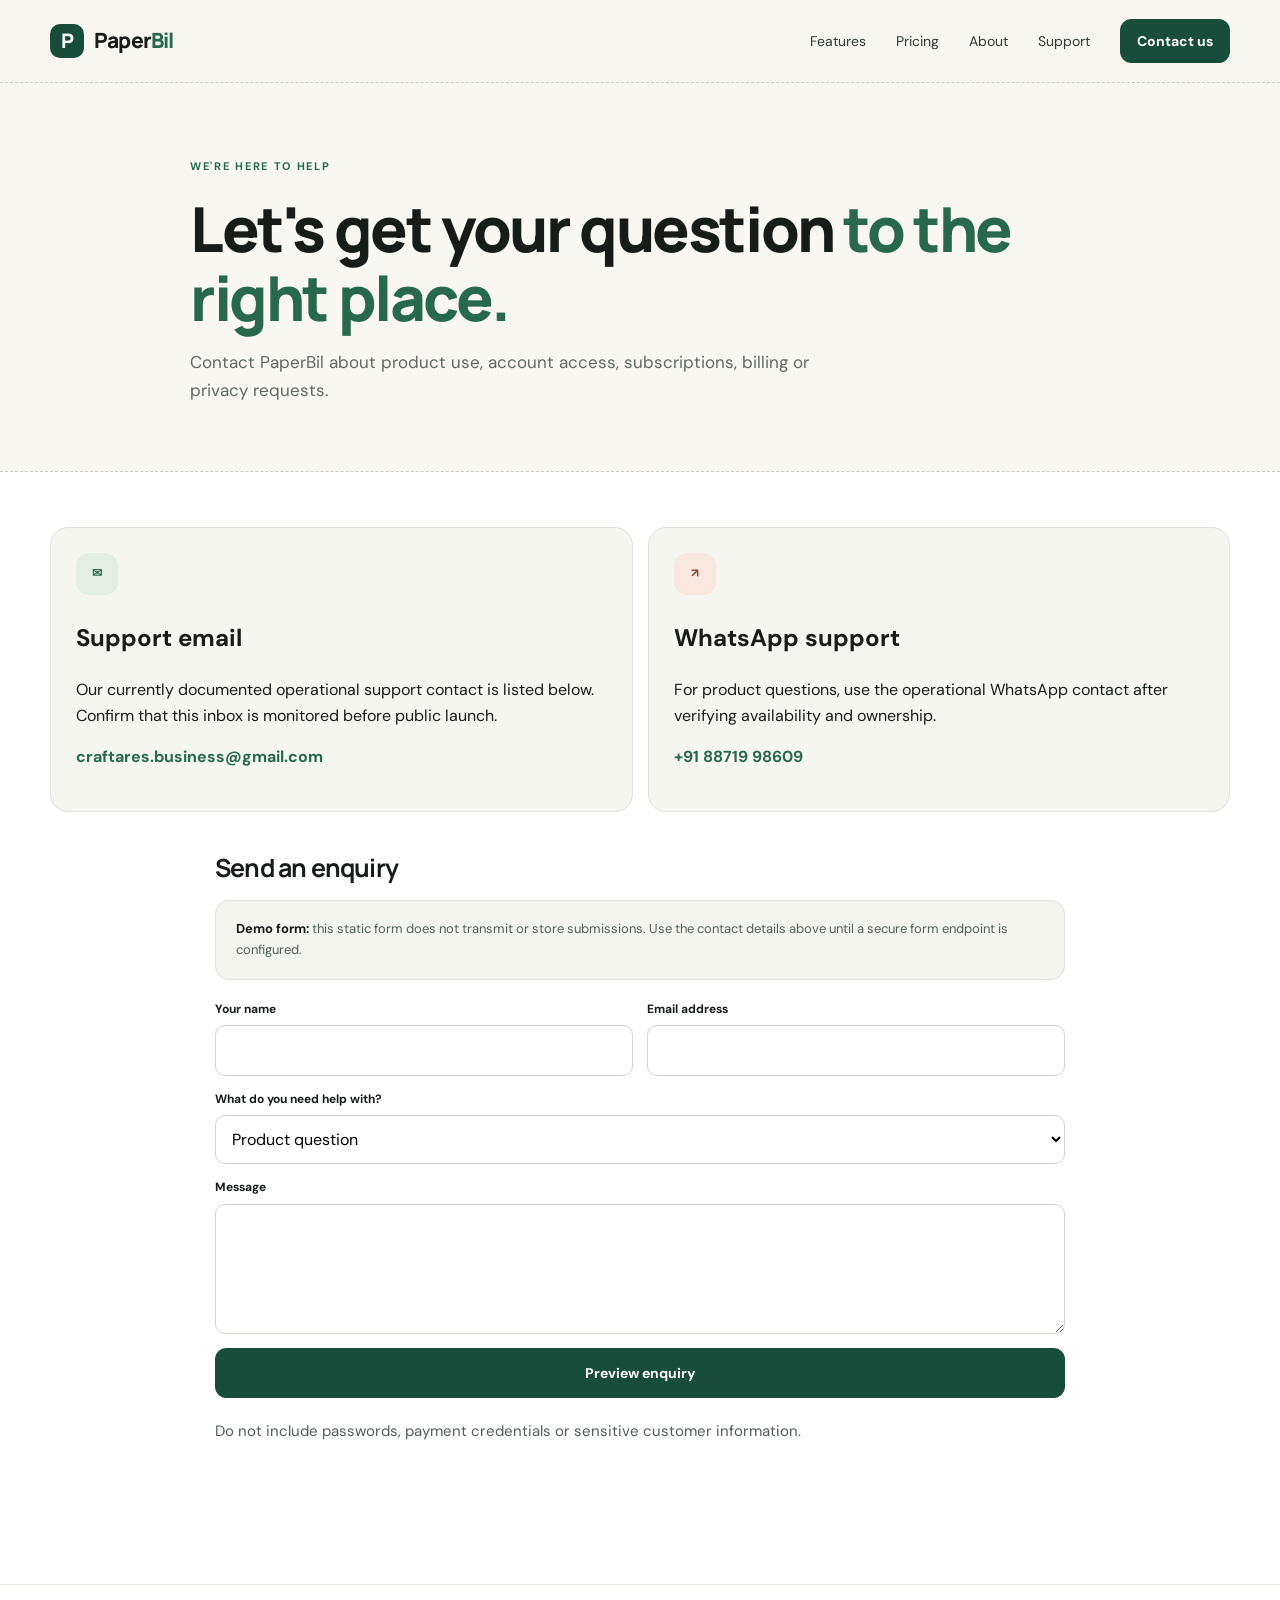
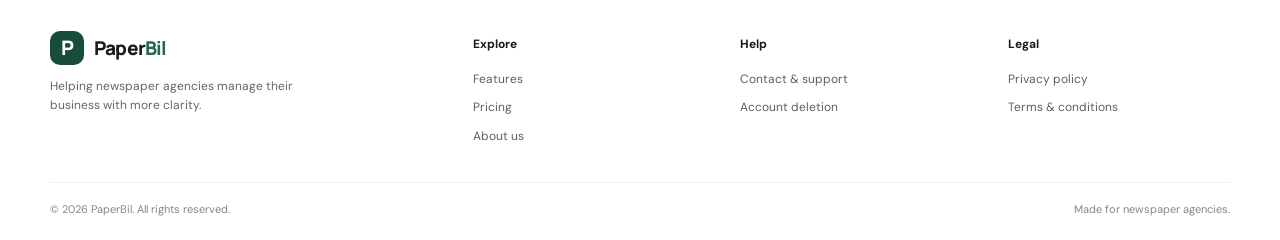
==== support.html @ 49c41fd4 "Add PaperBil public website" ====
<!doctype html>
<html lang="en"><head><meta charset="utf-8"><meta name="viewport" content="width=device-width, initial-scale=1"><meta name="theme-color" content="#f8f7f2"><meta name="description" content="Contact PaperBil for product questions, account support, plans and privacy requests."><title>Contact & Support | PaperBil</title><link rel="stylesheet" href="styles.css"></head>
<body><a class="skip-link" href="#main">Skip to content</a>
<header class="site-header"><div class="container header-inner">
<a class="brand" href="index.html" aria-label="PaperBil home"><span class="brand-mark" aria-hidden="true">P</span><span>Paper<span class="brand-accent">Bil</span></span></a>
<button class="menu-toggle" aria-expanded="false" aria-controls="site-nav">Menu</button>
<nav id="site-nav" class="site-nav" aria-label="Main navigation"><a href="features.html">Features</a><a href="pricing.html">Pricing</a><a href="about.html">About</a><a href="support.html" aria-current="page">Support</a><a class="button button-small" href="support.html">Contact us</a></nav>
</div></header><main id="main"><section class="page-hero"><div class="container"><p class="eyebrow">WE'RE HERE TO HELP</p><h1>Let's get your question <em>to the right place.</em></h1><p>Contact PaperBil about product use, account access, subscriptions, billing or privacy requests.</p></div></section>
<section class="content-section"><div class="container"><div class="simple-grid">
<div class="contact-card"><span class="feature-icon icon-green"><span aria-hidden="true">✉</span></span><h2>Support email</h2><p>Our currently documented operational support contact is listed below. Confirm that this inbox is monitored before public launch.</p><p><a href="mailto:craftares.business@gmail.com">craftares.business@gmail.com</a></p></div>
<div class="contact-card"><span class="feature-icon icon-peach"><span aria-hidden="true">↗</span></span><h2>WhatsApp support</h2><p>For product questions, use the operational WhatsApp contact after verifying availability and ownership.</p><p><a href="https://wa.me/918871998609">+91 88719 98609</a></p></div>
</div><div class="content-wrap" style="margin-top:35px"><h2>Send an enquiry</h2><div class="content-note"><strong>Demo form:</strong> this static form does not transmit or store submissions. Use the contact details above until a secure form endpoint is configured.</div>
<form data-contact-form class="form-grid" style="margin-top:20px"><div class="field"><label for="name">Your name</label><input id="name" name="name" autocomplete="name" required></div><div class="field"><label for="email">Email address</label><input id="email" name="email" type="email" autocomplete="email" required></div><div class="field full"><label for="topic">What do you need help with?</label><select id="topic" name="topic"><option>Product question</option><option>Account access</option><option>Plans and billing</option><option>Privacy or data request</option><option>Other</option></select></div><div class="field full"><label for="message">Message</label><textarea id="message" name="message" required></textarea></div><div class="field full"><button class="button" type="submit">Preview enquiry</button><p class="form-help">Do not include passwords, payment credentials or sensitive customer information.</p><p class="form-message" data-form-message aria-live="polite"></p></div></form></div></div></section></main><footer class="site-footer"><div class="container footer-main">
<div class="footer-brand-col"><a class="brand brand-footer" href="index.html"><span class="brand-mark" aria-hidden="true">P</span><span>Paper<span class="brand-accent">Bil</span></span></a><p>Helping newspaper agencies manage their business with more clarity.</p></div>
<div class="footer-col"><h2>Explore</h2><a href="features.html">Features</a><a href="pricing.html">Pricing</a><a href="about.html">About us</a></div>
<div class="footer-col"><h2>Help</h2><a href="support.html">Contact & support</a><a href="delete-account.html">Account deletion</a></div>
<div class="footer-col"><h2>Legal</h2><a href="privacy.html">Privacy policy</a><a href="terms.html">Terms & conditions</a></div>
</div><div class="container footer-bottom"><span>© <span data-year>2026</span> PaperBil. All rights reserved.</span><span>Made for newspaper agencies.</span></div></footer><script src="script.js" defer></script></body></html>
---- styles.css ----
@import url('https://fonts.googleapis.com/css2?family=DM+Sans:wght@400;500;600;700&family=Manrope:wght@400;500;600;700;800&display=swap');
:root{--paper:#f8f7f2;--white:#fff;--ink:#171c19;--muted:#5f6962;--green:#174d3a;--green2:#28694e;--mint:#e8eee6;--line:#dfe3db;--blue:#e8f0eb;--shadow:0 18px 55px rgba(25,45,34,.08);--radius:22px;--max:1180px}
*{box-sizing:border-box}html{scroll-behavior:smooth}body{margin:0;background:var(--paper);color:var(--ink);font-family:"DM Sans",Arial,sans-serif;line-height:1.6;-webkit-font-smoothing:antialiased}a{color:inherit;text-decoration:none}img{max-width:100%;display:block}button,input,textarea,select{font:inherit}.container{width:min(var(--max),calc(100% - 48px));margin-inline:auto}.skip-link{position:absolute;top:-50px;left:12px;background:var(--green);color:#fff;padding:10px 14px;z-index:99}.skip-link:focus{top:12px}.site-header{position:relative;z-index:5;background:rgba(248,247,242,.94);border-bottom:1px dashed #cbd2c9}.header-inner{min-height:82px;display:flex;align-items:center;justify-content:space-between;gap:24px}.brand{display:inline-flex;align-items:center;gap:10px;font-family:Manrope,sans-serif;font-weight:800;font-size:21px;letter-spacing:-.8px}.brand-mark{display:grid;place-items:center;width:34px;height:34px;background:var(--green);color:#fff;border-radius:10px;font-size:20px;line-height:1}.brand-accent{color:var(--green2)}.site-nav{display:flex;align-items:center;gap:30px;font-size:14px;color:#313b34}.site-nav a:not(.button):hover,.footer-col a:hover{color:var(--green2)}.menu-toggle{display:none;background:transparent;border:1px solid var(--line);padding:8px 12px;border-radius:10px}.button{display:inline-flex;align-items:center;justify-content:center;gap:10px;background:var(--green);color:#fff;padding:13px 20px;border:1px solid var(--green);border-radius:11px;font-weight:700;font-size:14px;transition:transform .18s ease,background .18s ease}.button:hover{background:#103d2d;transform:translateY(-1px)}.button-small{padding:10px 16px}.button-light{background:#fff;color:var(--green);border-color:#d7e0d7}.button-light:hover{background:#f2f6f0}.button-quiet{background:transparent;color:var(--ink);border-color:var(--line)}.button-quiet:hover{background:#fff}.eyebrow{display:flex;align-items:center;gap:9px;text-transform:uppercase;letter-spacing:1.7px;font-size:11px;font-weight:700;color:var(--green2);margin:0 0 18px}.eyebrow-dot{width:7px;height:7px;border-radius:50%;background:#4e946d;box-shadow:0 0 0 4px #e2ede3}.hero{padding:76px 0 62px;overflow:hidden;position:relative}.hero:before,.hero:after{content:"";position:absolute;pointer-events:none;width:100px;height:260px;top:135px;opacity:.5;background:repeating-linear-gradient(45deg,transparent 0 8px,#d8ded5 8px 9px)}.hero:before{left:-75px}.hero:after{right:-75px}.hero-grid{display:grid;grid-template-columns:1fr .94fr;align-items:center;gap:58px}.hero-copy{position:relative;z-index:1}.hero h1,.page-hero h1{font-family:Manrope,sans-serif;font-weight:800;font-size:clamp(42px,5.3vw,70px);letter-spacing:-4.2px;line-height:1.05;margin:0 0 23px;max-width:690px}.hero h1 em,.page-hero h1 em{font-style:normal;color:var(--green2)}.hero-lede{font-size:18px;color:var(--muted);max-width:570px;margin:0 0 27px;line-height:1.7}.hero-actions{display:flex;gap:12px;flex-wrap:wrap}.hero-note{font-size:12px;color:#788178;margin-top:18px}.hero-art{position:relative;min-height:450px;display:grid;place-items:center}.art-orbit{position:absolute;border:1px dashed #b9c8ba;border-radius:50%;width:400px;height:400px;transform:rotate(-17deg)}.art-orbit:before{content:"";position:absolute;inset:24px;border:1px solid #e2e7df;border-radius:50%}.paper-stack{position:relative;z-index:1;width:min(100%,410px);transform:rotate(-4deg);filter:drop-shadow(0 24px 28px rgba(23,49,34,.12))}.paper-top{background:#fff;border:1px solid #d8ded7;border-radius:7px;padding:20px 23px 24px;box-shadow:8px 8px 0 #e6e9e1,16px 16px 0 #d9dfd6;min-height:280px}.paper-label{display:flex;align-items:center;justify-content:space-between;border-bottom:2px solid var(--ink);padding-bottom:12px;font-family:Manrope,sans-serif;font-size:10px;letter-spacing:1.4px;font-weight:800}.paper-label span:last-child{font-weight:500;letter-spacing:0}.paper-big{font-family:Manrope,sans-serif;font-size:35px;letter-spacing:-1.8px;font-weight:800;line-height:1.02;margin:22px 0 10px}.paper-sub{font-size:12px;color:#687269;max-width:230px}.paper-graphic{margin-top:22px;height:58px;display:flex;align-items:flex-end;gap:8px;border-bottom:1px solid #cfd7ce;padding-bottom:5px}.paper-graphic span{display:block;background:#dfe9df;border:1px solid #c4d5c5;border-radius:3px 3px 0 0;flex:1}.paper-graphic span:nth-child(1){height:28px}.paper-graphic span:nth-child(2){height:43px}.paper-graphic span:nth-child(3){height:34px}.paper-graphic span:nth-child(4){height:52px;background:#b8d1be}.paper-graphic span:nth-child(5){height:23px}.paper-caption{font-size:9px;text-transform:uppercase;letter-spacing:1.6px;margin-top:10px;color:#737c73}.doodle{position:absolute;color:var(--green);z-index:2}.doodle-newspaper{left:0;top:56px;transform:rotate(-13deg)}.doodle-route{right:0;bottom:68px;transform:rotate(8deg)}.doodle svg{width:54px;height:54px;stroke:currentColor;fill:none;stroke-width:1.6;stroke-linecap:round;stroke-linejoin:round}.trust-strip{border-top:1px dashed #cbd2c9;border-bottom:1px dashed #cbd2c9;padding:17px 0;background:#f2f3ec}.trust-items{display:flex;justify-content:center;align-items:center;gap:23px;flex-wrap:wrap;font-size:12px;font-weight:600;color:#536157}.trust-items b{color:#a8b1a8;font-weight:400}.section{padding:88px 0}.section-light{background:#fff}.section-heading{max-width:690px;margin-bottom:38px}.section-heading.center{text-align:center;margin-inline:auto}.section-heading h2,.split-copy h2,.cta-panel h2,.page-hero h1{font-family:Manrope,sans-serif;font-weight:800;letter-spacing:-2.4px;line-height:1.12;font-size:clamp(32px,4vw,49px);margin:0 0 17px}.section-heading h2 span,.split-copy h2 span{color:var(--green2)}.section-heading>p:last-child,.split-copy>p:not(.eyebrow){color:var(--muted);font-size:16px;max-width:630px;margin:0}.feature-grid{display:grid;grid-template-columns:repeat(3,1fr);gap:14px}.feature-card{padding:26px;border:1px solid #e5e9e2;border-radius:17px;background:#fff;min-height:255px;transition:transform .2s ease,box-shadow .2s ease}.feature-card:hover{transform:translateY(-3px);box-shadow:var(--shadow)}.feature-icon{display:grid;place-items:center;width:42px;height:42px;border-radius:13px;font-size:12px;font-weight:800;margin-bottom:24px}.icon-peach{background:#f8e8df;color:#8e4c2c}.icon-green{background:#e4efe4;color:#276747}.icon-blue{background:#e6edf5;color:#3c6287}.icon-yellow{background:#f4eed9;color:#78621b}.icon-lilac{background:#ece8f4;color:#66518a}.icon-mint{background:#e0f0eb;color:#286c5b}.feature-card h3{font-family:Manrope,sans-serif;font-size:18px;letter-spacing:-.4px;margin:0 0 9px}.feature-card p{font-size:13px;color:var(--muted);margin:0 0 20px}.feature-card a,.text-link{font-size:13px;font-weight:700;color:var(--green2)}.feature-card a span,.text-link span{display:inline-block;transition:transform .2s}.feature-card a:hover span,.text-link:hover span{transform:translateX(4px)}.split-section{display:grid;grid-template-columns:.9fr 1fr;align-items:center;gap:70px}.split-copy h2{font-size:clamp(34px,4vw,48px)}.split-copy .text-link{display:inline-block;margin-top:23px}.routine-card{border:1px solid #dfe6dc;background:#eef2ea;border-radius:var(--radius);padding:27px}.routine-header{display:flex;justify-content:space-between;align-items:center;font-size:10px;font-weight:800;letter-spacing:1.5px;color:#5d6e60;padding-bottom:20px;border-bottom:1px solid #d4ded3}.routine-header span:last-child{font-size:21px;color:var(--green)}.routine-step{display:grid;grid-template-columns:38px 1fr;gap:14px;padding:20px 0;border-bottom:1px solid #d4ded3}.routine-step:last-of-type{border-bottom:0}.routine-time{display:grid;place-items:center;width:35px;height:35px;border:1px solid #b7cbb8;border-radius:11px;color:var(--green);font-weight:800;font-size:12px}.routine-step strong{font-size:14px}.routine-step p{font-size:12px;color:#667167;margin:4px 0 0}.routine-footnote{font-size:10px;color:#7a847a;margin:14px 0 0}.cta-section{padding-top:0}.cta-panel{background:var(--green);border-radius:25px;padding:46px 50px;display:flex;align-items:center;justify-content:space-between;gap:35px;color:#fff;position:relative;overflow:hidden}.cta-panel:after{content:"";position:absolute;right:20%;top:-130px;width:300px;height:300px;border:1px dashed rgba(255,255,255,.25);border-radius:50%;pointer-events:none}.cta-panel .eyebrow{color:#c5dfc9}.cta-panel h2{font-size:clamp(30px,3.4vw,43px);max-width:650px;margin-bottom:12px}.cta-panel p:not(.eyebrow){color:#dce9dd;max-width:620px;margin:0}.cta-actions{display:flex;flex-direction:column;align-items:flex-start;gap:12px;min-width:175px;z-index:1}.cta-support-link{font-size:12px;color:#dce9dd}.site-footer{background:#fff;border-top:1px solid #e5e9e2}.footer-main{display:grid;grid-template-columns:1.7fr 1fr 1fr 1fr;gap:45px;padding:46px 0 36px}.brand-footer{font-size:19px}.footer-brand-col p{max-width:260px;font-size:12px;color:var(--muted)}.footer-col{display:flex;flex-direction:column;gap:9px;font-size:12px;color:#59635b}.footer-col h2{font-size:12px;color:var(--ink);margin:4px 0 7px}.footer-bottom{border-top:1px solid #edf0eb;padding:18px 0 22px;display:flex;justify-content:space-between;gap:20px;color:#818a81;font-size:11px}.page-hero{padding:75px 0 50px;background:var(--paper);border-bottom:1px dashed #cbd2c9}.page-hero .container{max-width:900px}.page-hero h1{font-size:clamp(40px,5vw,62px);max-width:850px}.page-hero p:not(.eyebrow){font-size:17px;color:var(--muted);max-width:680px}.content-section{padding:55px 0 90px;background:#fff}.content-wrap{max-width:850px;margin-inline:auto}.content-wrap h2{font-family:Manrope,sans-serif;font-size:25px;letter-spacing:-.8px;margin:36px 0 12px}.content-wrap h3{font-size:17px;margin:25px 0 8px}.content-wrap p,.content-wrap li{color:#535e55;font-size:15px}.content-wrap ul{padding-left:22px}.content-note{background:#f4f5ef;border:1px solid var(--line);border-radius:14px;padding:18px 20px;color:#526057;font-size:13px}.content-note strong{color:var(--ink)}.simple-grid{display:grid;grid-template-columns:repeat(2,1fr);gap:15px}.simple-card{border:1px solid var(--line);border-radius:17px;padding:23px;background:#fff}.simple-card h2,.simple-card h3{margin-top:0}.simple-card p{font-size:14px;color:var(--muted)}.plan-grid{display:grid;grid-template-columns:repeat(3,1fr);gap:16px}.plan-card{border:1px solid var(--line);background:#fff;border-radius:18px;padding:25px}.plan-card h2{font-size:20px;margin:0 0 8px}.plan-card p{font-size:13px;color:var(--muted)}.plan-card ul{padding-left:18px;font-size:13px;color:#566057}.plan-card .plan-status{font-size:10px;text-transform:uppercase;letter-spacing:1.2px;color:var(--green2);font-weight:800}.plan-card.featured{border:2px solid var(--green);box-shadow:var(--shadow)}.contact-card{background:#f5f6f0;border:1px solid var(--line);border-radius:18px;padding:25px}.contact-card a{color:var(--green2);font-weight:700}.form-grid{display:grid;grid-template-columns:1fr 1fr;gap:14px}.field{display:flex;flex-direction:column;gap:6px}.field.full{grid-column:1/-1}.field label{font-size:12px;font-weight:700}.field input,.field textarea,.field select{border:1px solid #cfd7ce;border-radius:10px;padding:12px;background:#fff;min-width:0}.field textarea{min-height:130px;resize:vertical}.form-help{font-size:12px;color:var(--muted)}.form-message{font-size:13px;color:var(--green);font-weight:600}.site-footer a:focus-visible,.site-nav a:focus-visible,.button:focus-visible{outline:3px solid #9bbda3;outline-offset:3px}
@media(max-width:900px){.hero-grid{grid-template-columns:1fr;gap:25px}.hero-copy{max-width:740px}.hero-art{min-height:370px}.paper-stack{max-width:370px}.art-orbit{width:340px;height:340px}.hero{padding-top:60px}.feature-grid{grid-template-columns:repeat(2,1fr)}.split-section{gap:35px}.footer-main{grid-template-columns:1.5fr 1fr 1fr;gap:30px}.footer-brand-col{grid-column:1/-1}.cta-panel{padding:36px}.plan-grid{grid-template-columns:1fr 1fr}}
@media(max-width:650px){.container{width:min(var(--max),calc(100% - 32px))}.header-inner{min-height:70px}.menu-toggle{display:block}.site-nav{display:none;position:absolute;top:69px;left:0;right:0;background:var(--paper);padding:18px 24px 22px;border-bottom:1px solid var(--line);flex-direction:column;align-items:stretch;gap:15px}.site-nav.open{display:flex}.site-nav .button{align-self:flex-start}.hero{padding:48px 0 38px}.hero h1{font-size:clamp(39px,11vw,55px);letter-spacing:-2.8px}.hero-lede{font-size:16px}.hero-art{min-height:325px}.paper-stack{max-width:310px}.paper-top{padding:17px;min-height:250px}.paper-big{font-size:30px}.art-orbit{width:280px;height:280px}.doodle-newspaper{left:-3px;top:25px}.doodle-route{right:-5px;bottom:36px}.doodle svg{width:40px;height:40px}.trust-items{gap:8px 12px;font-size:10px}.trust-items b{display:none}.section{padding:62px 0}.section-heading h2,.split-copy h2{letter-spacing:-1.7px}.feature-grid{grid-template-columns:1fr}.feature-card{min-height:auto;padding:23px}.feature-icon{margin-bottom:17px}.split-section{grid-template-columns:1fr;gap:28px}.routine-card{padding:20px}.cta-panel{padding:28px 23px;display:block}.cta-actions{margin-top:23px}.cta-panel:after{right:-140px}.footer-main{grid-template-columns:1fr 1fr;gap:28px 18px;padding:35px 0}.footer-brand-col{grid-column:1/-1}.footer-bottom{flex-direction:column;gap:5px}.page-hero{padding:54px 0 38px}.page-hero h1{font-size:clamp(38px,10vw,51px);letter-spacing:-2.7px}.page-hero p:not(.eyebrow){font-size:15px}.content-section{padding:36px 0 60px}.content-wrap h2{font-size:22px}.simple-grid,.plan-grid{grid-template-columns:1fr}.form-grid{grid-template-columns:1fr}.field.full{grid-column:auto}}
@media(prefers-reduced-motion:reduce){html{scroll-behavior:auto}*,*:before,*:after{transition:none!important}}
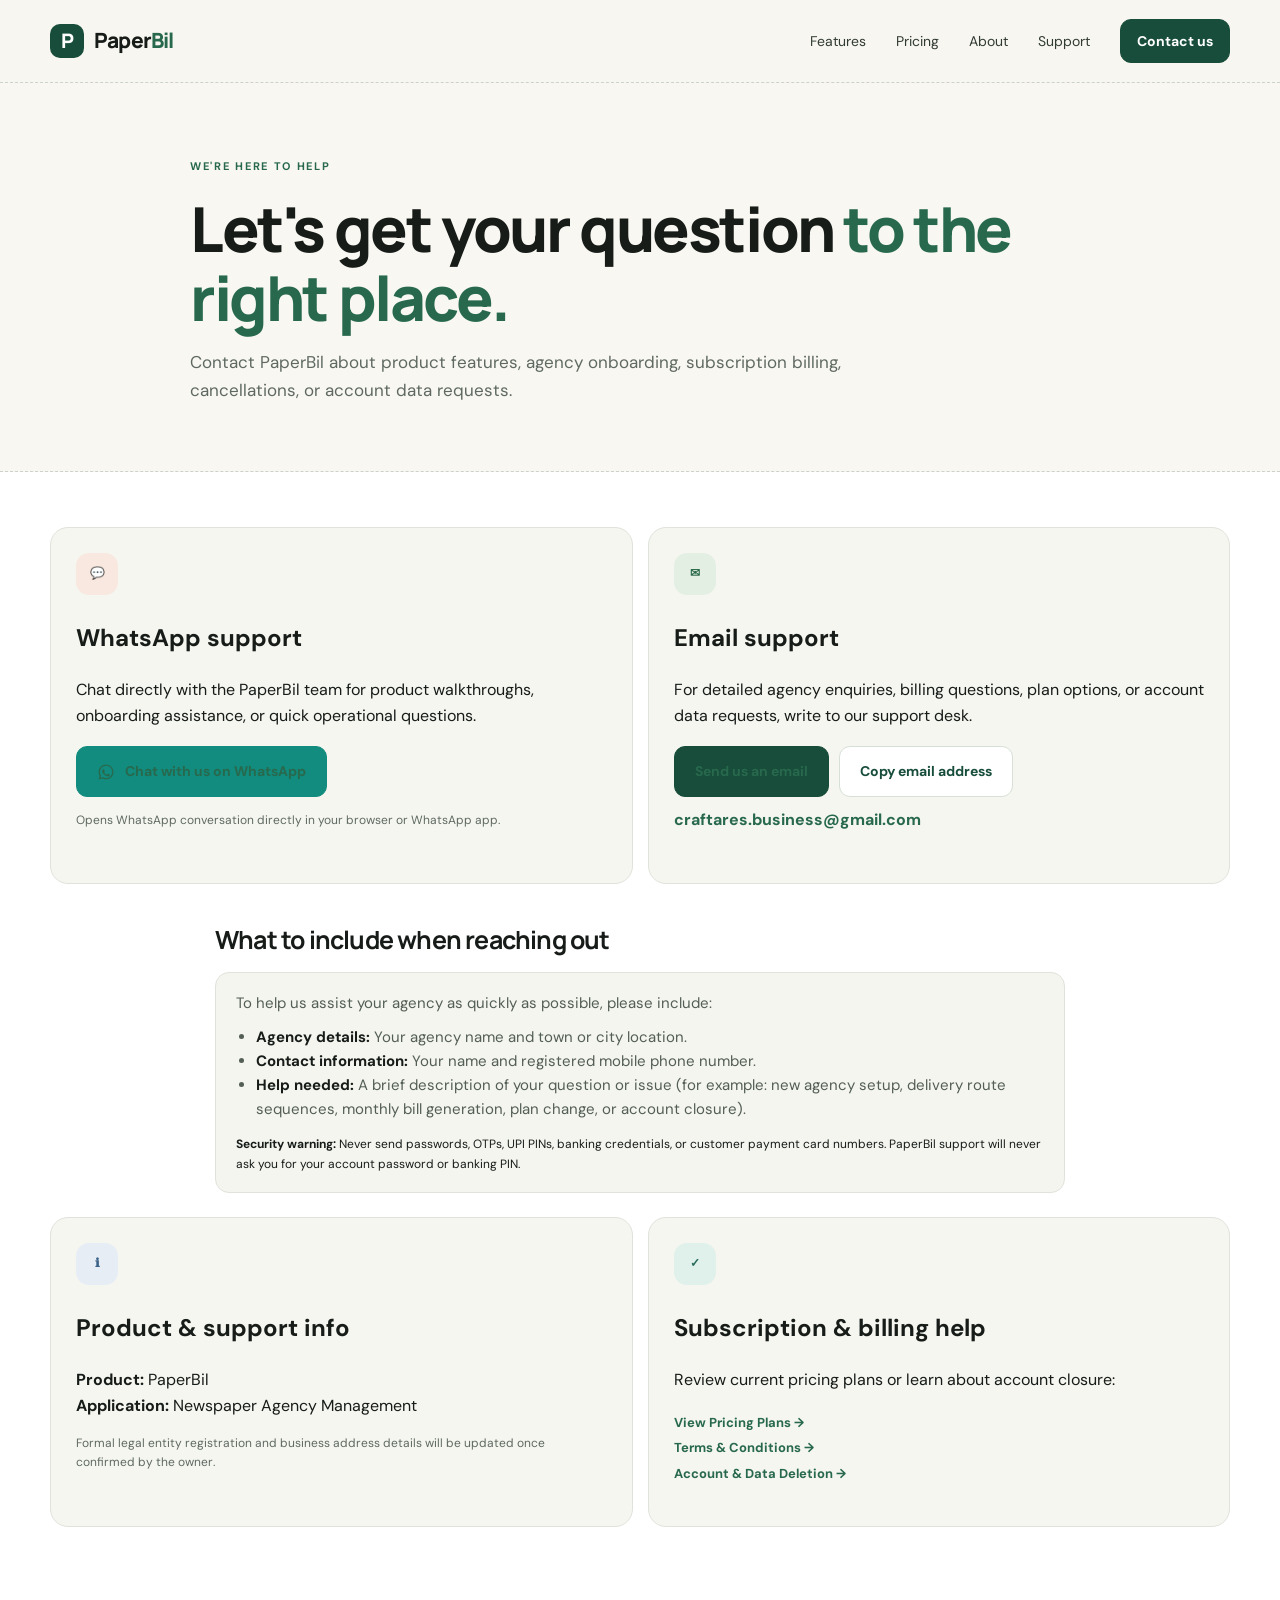
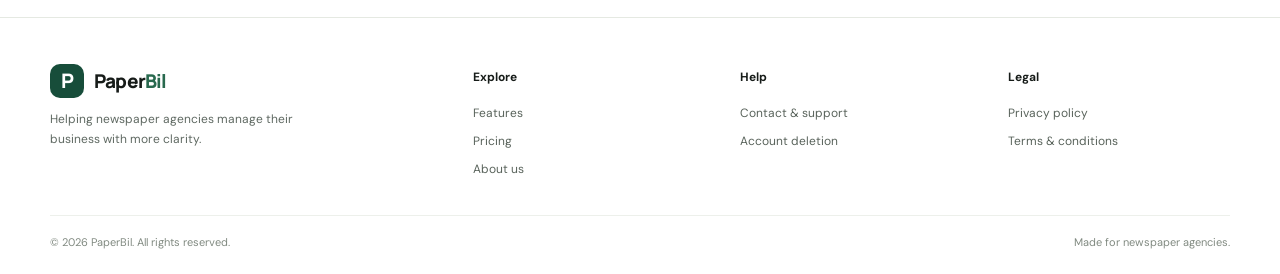
==== commit 65b0c938: "Improve support page with direct WhatsApp and email actions" ====
--- a/support.html
+++ b/support.html
@@ -1,18 +1,132 @@
 <!doctype html>
-<html lang="en"><head><meta charset="utf-8"><meta name="viewport" content="width=device-width, initial-scale=1"><meta name="theme-color" content="#f8f7f2"><meta name="description" content="Contact PaperBil for product questions, account support, plans and privacy requests."><title>Contact & Support | PaperBil</title><link rel="stylesheet" href="styles.css"></head>
-<body><a class="skip-link" href="#main">Skip to content</a>
-<header class="site-header"><div class="container header-inner">
-<a class="brand" href="index.html" aria-label="PaperBil home"><span class="brand-mark" aria-hidden="true">P</span><span>Paper<span class="brand-accent">Bil</span></span></a>
-<button class="menu-toggle" aria-expanded="false" aria-controls="site-nav">Menu</button>
-<nav id="site-nav" class="site-nav" aria-label="Main navigation"><a href="features.html">Features</a><a href="pricing.html">Pricing</a><a href="about.html">About</a><a href="support.html" aria-current="page">Support</a><a class="button button-small" href="support.html">Contact us</a></nav>
-</div></header><main id="main"><section class="page-hero"><div class="container"><p class="eyebrow">WE'RE HERE TO HELP</p><h1>Let's get your question <em>to the right place.</em></h1><p>Contact PaperBil about product use, account access, subscriptions, billing or privacy requests.</p></div></section>
-<section class="content-section"><div class="container"><div class="simple-grid">
-<div class="contact-card"><span class="feature-icon icon-green"><span aria-hidden="true">✉</span></span><h2>Support email</h2><p>Our currently documented operational support contact is listed below. Confirm that this inbox is monitored before public launch.</p><p><a href="mailto:craftares.business@gmail.com">craftares.business@gmail.com</a></p></div>
-<div class="contact-card"><span class="feature-icon icon-peach"><span aria-hidden="true">↗</span></span><h2>WhatsApp support</h2><p>For product questions, use the operational WhatsApp contact after verifying availability and ownership.</p><p><a href="https://wa.me/918871998609">+91 88719 98609</a></p></div>
-</div><div class="content-wrap" style="margin-top:35px"><h2>Send an enquiry</h2><div class="content-note"><strong>Demo form:</strong> this static form does not transmit or store submissions. Use the contact details above until a secure form endpoint is configured.</div>
-<form data-contact-form class="form-grid" style="margin-top:20px"><div class="field"><label for="name">Your name</label><input id="name" name="name" autocomplete="name" required></div><div class="field"><label for="email">Email address</label><input id="email" name="email" type="email" autocomplete="email" required></div><div class="field full"><label for="topic">What do you need help with?</label><select id="topic" name="topic"><option>Product question</option><option>Account access</option><option>Plans and billing</option><option>Privacy or data request</option><option>Other</option></select></div><div class="field full"><label for="message">Message</label><textarea id="message" name="message" required></textarea></div><div class="field full"><button class="button" type="submit">Preview enquiry</button><p class="form-help">Do not include passwords, payment credentials or sensitive customer information.</p><p class="form-message" data-form-message aria-live="polite"></p></div></form></div></div></section></main><footer class="site-footer"><div class="container footer-main">
-<div class="footer-brand-col"><a class="brand brand-footer" href="index.html"><span class="brand-mark" aria-hidden="true">P</span><span>Paper<span class="brand-accent">Bil</span></span></a><p>Helping newspaper agencies manage their business with more clarity.</p></div>
-<div class="footer-col"><h2>Explore</h2><a href="features.html">Features</a><a href="pricing.html">Pricing</a><a href="about.html">About us</a></div>
-<div class="footer-col"><h2>Help</h2><a href="support.html">Contact & support</a><a href="delete-account.html">Account deletion</a></div>
-<div class="footer-col"><h2>Legal</h2><a href="privacy.html">Privacy policy</a><a href="terms.html">Terms & conditions</a></div>
-</div><div class="container footer-bottom"><span>© <span data-year>2026</span> PaperBil. All rights reserved.</span><span>Made for newspaper agencies.</span></div></footer><script src="script.js" defer></script></body></html>
+<html lang="en">
+<head>
+<meta charset="utf-8">
+<meta name="viewport" content="width=device-width, initial-scale=1">
+<meta name="theme-color" content="#f8f7f2">
+<meta name="description" content="Contact PaperBil for product questions, account assistance, plan enquiries, and privacy requests.">
+<title>Contact &amp; Support | PaperBil</title>
+<link rel="canonical" href="https://paperbil.com/support.html">
+<link rel="icon" type="image/svg+xml" href="favicon.svg">
+<meta property="og:site_name" content="PaperBil">
+<meta property="og:type" content="website">
+<meta property="og:title" content="Contact &amp; Support | PaperBil">
+<meta property="og:description" content="Contact PaperBil for product questions, account assistance, plan enquiries, and privacy requests.">
+<meta property="og:url" content="https://paperbil.com/support.html">
+<meta name="twitter:card" content="summary">
+<meta name="twitter:title" content="Contact &amp; Support | PaperBil">
+<meta name="twitter:description" content="Contact PaperBil for product questions, account assistance, plan enquiries, and privacy requests.">
+<link rel="preconnect" href="https://fonts.googleapis.com">
+<link rel="preconnect" href="https://fonts.gstatic.com" crossorigin>
+<link rel="stylesheet" href="https://fonts.googleapis.com/css2?family=DM+Sans:wght@400;500;600;700&amp;family=Manrope:wght@400;500;600;700;800&amp;display=swap">
+<link rel="stylesheet" href="styles.css">
+<style>
+.button-whatsapp{background:#128c7e;color:#fff;border-color:#128c7e}
+.button-whatsapp:hover{background:#075e54;color:#fff;transform:translateY(-1px)}
+.button-whatsapp svg{width:18px;height:18px;flex-shrink:0}
+</style>
+</head>
+<body>
+<a class="skip-link" href="#main">Skip to content</a>
+<header class="site-header">
+  <div class="container header-inner">
+    <a class="brand" href="index.html" aria-label="PaperBil home"><span class="brand-mark" aria-hidden="true">P</span><span>Paper<span class="brand-accent">Bil</span></span></a>
+    <button class="menu-toggle" aria-expanded="false" aria-controls="site-nav">Menu</button>
+    <nav id="site-nav" class="site-nav" aria-label="Main navigation">
+      <a href="features.html">Features</a>
+      <a href="pricing.html">Pricing</a>
+      <a href="about.html">About</a>
+      <a href="support.html" aria-current="page">Support</a>
+      <a class="button button-small" href="support.html">Contact us</a>
+    </nav>
+  </div>
+</header>
+<main id="main">
+  <section class="page-hero">
+    <div class="container">
+      <p class="eyebrow">WE'RE HERE TO HELP</p>
+      <h1>Let's get your question <em>to the right place.</em></h1>
+      <p>Contact PaperBil about product features, agency onboarding, subscription billing, cancellations, or account data requests.</p>
+    </div>
+  </section>
+  <section class="content-section">
+    <div class="container">
+      <div class="simple-grid">
+        <div class="contact-card">
+          <span class="feature-icon icon-peach"><span aria-hidden="true">💬</span></span>
+          <h2>WhatsApp support</h2>
+          <p>Chat directly with the PaperBil team for product walkthroughs, onboarding assistance, or quick operational questions.</p>
+          <div style="display:flex;flex-wrap:wrap;gap:10px;margin:18px 0 14px">
+            <a class="button button-whatsapp" href="https://wa.me/918871998609?text=Hello%20PaperBil%20Support%2C%20I%20need%20help%20with%20my%20newspaper%20agency.%20Agency%20name%3A%20%5Benter%20agency%20name%5D.%20City%3A%20%5Benter%20city%5D.%20Help%20needed%3A%20%5Bdescribe%20your%20issue%5D." target="_blank" rel="noopener noreferrer" aria-label="Chat with PaperBil support on WhatsApp (opens in new window)">
+              <svg width="18" height="18" viewBox="0 0 24 24" fill="currentColor" aria-hidden="true"><path d="M12.04 2c-5.46 0-9.91 4.45-9.91 9.91 0 1.75.46 3.45 1.32 4.95L2.05 22l5.25-1.38c1.45.79 3.08 1.21 4.74 1.21 5.46 0 9.91-4.45 9.91-9.91 0-2.65-1.03-5.14-2.9-7.01A9.816 9.816 0 0 0 12.04 2zm.01 1.67c2.2 0 4.26.86 5.82 2.41a8.17 8.17 0 0 1 2.4 5.83c0 4.54-3.7 8.24-8.24 8.24-1.42 0-2.81-.37-4.04-1.08l-.29-.17-3.12.82.83-3.04-.19-.3a8.216 8.216 0 0 1-1.25-4.47c0-4.54 3.7-8.24 8.24-8.24zm4.52 11.53c-.25-.13-1.47-.72-1.7-.81-.23-.08-.39-.13-.56.13-.17.25-.64.81-.79.97-.14.17-.29.19-.54.06-.25-.13-1.06-.39-2.02-1.24-.75-.67-1.25-1.49-1.39-1.74-.15-.25-.02-.39.11-.51.11-.11.25-.29.37-.43.13-.15.17-.25.25-.42.08-.17.04-.32-.02-.45-.06-.13-.56-1.35-.77-1.85-.2-.49-.41-.42-.56-.43h-.48c-.17 0-.44.06-.67.31-.23.25-.88.86-.88 2.1 0 1.24.9 2.44 1.03 2.61.13.17 1.77 2.7 4.29 3.79.6.26 1.07.41 1.43.53.6.19 1.15.16 1.58.1.48-.07 1.47-.6 1.68-1.18.21-.58.21-1.07.15-1.18-.06-.11-.21-.17-.46-.29z"/></svg>
+              <span>Chat with us on WhatsApp</span>
+            </a>
+          </div>
+          <p style="font-size:12px;color:var(--muted);margin:0">Opens WhatsApp conversation directly in your browser or WhatsApp app.</p>
+        </div>
+        <div class="contact-card">
+          <span class="feature-icon icon-green"><span aria-hidden="true">✉</span></span>
+          <h2>Email support</h2>
+          <p>For detailed agency enquiries, billing questions, plan options, or account data requests, write to our support desk.</p>
+          <div style="display:flex;flex-wrap:wrap;gap:10px;margin:18px 0 10px">
+            <a class="button" href="mailto:craftares.business@gmail.com?subject=PaperBil%20Support%20Request" aria-label="Send us an email">
+              <span>Send us an email</span>
+            </a>
+            <button type="button" class="button button-light" data-copy-email="craftares.business@gmail.com" aria-label="Copy PaperBil support email address to clipboard" style="cursor:pointer">
+              <span data-copy-button-text>Copy email address</span>
+            </button>
+          </div>
+          <p style="margin:0 0 6px"><a href="mailto:craftares.business@gmail.com" style="font-weight:700;color:var(--green2)">craftares.business@gmail.com</a></p>
+          <p class="form-message" data-copy-status aria-live="polite" style="margin:0;min-height:20px;font-size:13px"></p>
+        </div>
+      </div>
+
+      <div class="content-wrap" style="margin-top:35px">
+        <h2>What to include when reaching out</h2>
+        <div class="content-note">
+          <p style="margin:0 0 10px">To help us assist your agency as quickly as possible, please include:</p>
+          <ul style="margin:0;padding-left:20px">
+            <li><strong>Agency details:</strong> Your agency name and town or city location.</li>
+            <li><strong>Contact information:</strong> Your name and registered mobile phone number.</li>
+            <li><strong>Help needed:</strong> A brief description of your question or issue (for example: new agency setup, delivery route sequences, monthly bill generation, plan change, or account closure).</li>
+          </ul>
+          <p style="margin:14px 0 0;font-size:12px;color:var(--ink)"><strong>Security warning:</strong> Never send passwords, OTPs, UPI PINs, banking credentials, or customer payment card numbers. PaperBil support will never ask you for your account password or banking PIN.</p>
+        </div>
+      </div>
+
+      <div class="simple-grid" style="margin-top:24px">
+        <div class="contact-card">
+          <span class="feature-icon icon-blue"><span aria-hidden="true">ℹ</span></span>
+          <h2>Product &amp; support info</h2>
+          <p><strong>Product:</strong> PaperBil<br><strong>Application:</strong> Newspaper Agency Management</p>
+          <p style="font-size:12px;color:var(--muted);margin-top:8px">Formal legal entity registration and business address details will be updated once confirmed by the owner.</p>
+        </div>
+        <div class="contact-card">
+          <span class="feature-icon icon-mint"><span aria-hidden="true">✓</span></span>
+          <h2>Subscription &amp; billing help</h2>
+          <p>Review current pricing plans or learn about account closure:</p>
+          <p style="margin-top:10px">
+            <a class="text-link" href="pricing.html">View Pricing Plans <span>→</span></a><br>
+            <a class="text-link" href="terms.html">Terms &amp; Conditions <span>→</span></a><br>
+            <a class="text-link" href="delete-account.html">Account &amp; Data Deletion <span>→</span></a>
+          </p>
+        </div>
+      </div>
+    </div>
+  </section>
+</main>
+<footer class="site-footer">
+  <div class="container footer-main">
+    <div class="footer-brand-col">
+      <a class="brand brand-footer" href="index.html"><span class="brand-mark" aria-hidden="true">P</span><span>Paper<span class="brand-accent">Bil</span></span></a>
+      <p>Helping newspaper agencies manage their business with more clarity.</p>
+    </div>
+    <div class="footer-col"><h2>Explore</h2><a href="features.html">Features</a><a href="pricing.html">Pricing</a><a href="about.html">About us</a></div>
+    <div class="footer-col"><h2>Help</h2><a href="support.html" aria-current="page">Contact &amp; support</a><a href="delete-account.html">Account deletion</a></div>
+    <div class="footer-col"><h2>Legal</h2><a href="privacy.html">Privacy policy</a><a href="terms.html">Terms &amp; conditions</a></div>
+  </div>
+  <div class="container footer-bottom"><span>© <span data-year>2026</span> PaperBil. All rights reserved.</span><span>Made for newspaper agencies.</span></div>
+</footer>
+<script src="script.js" defer></script>
+</body>
+</html>
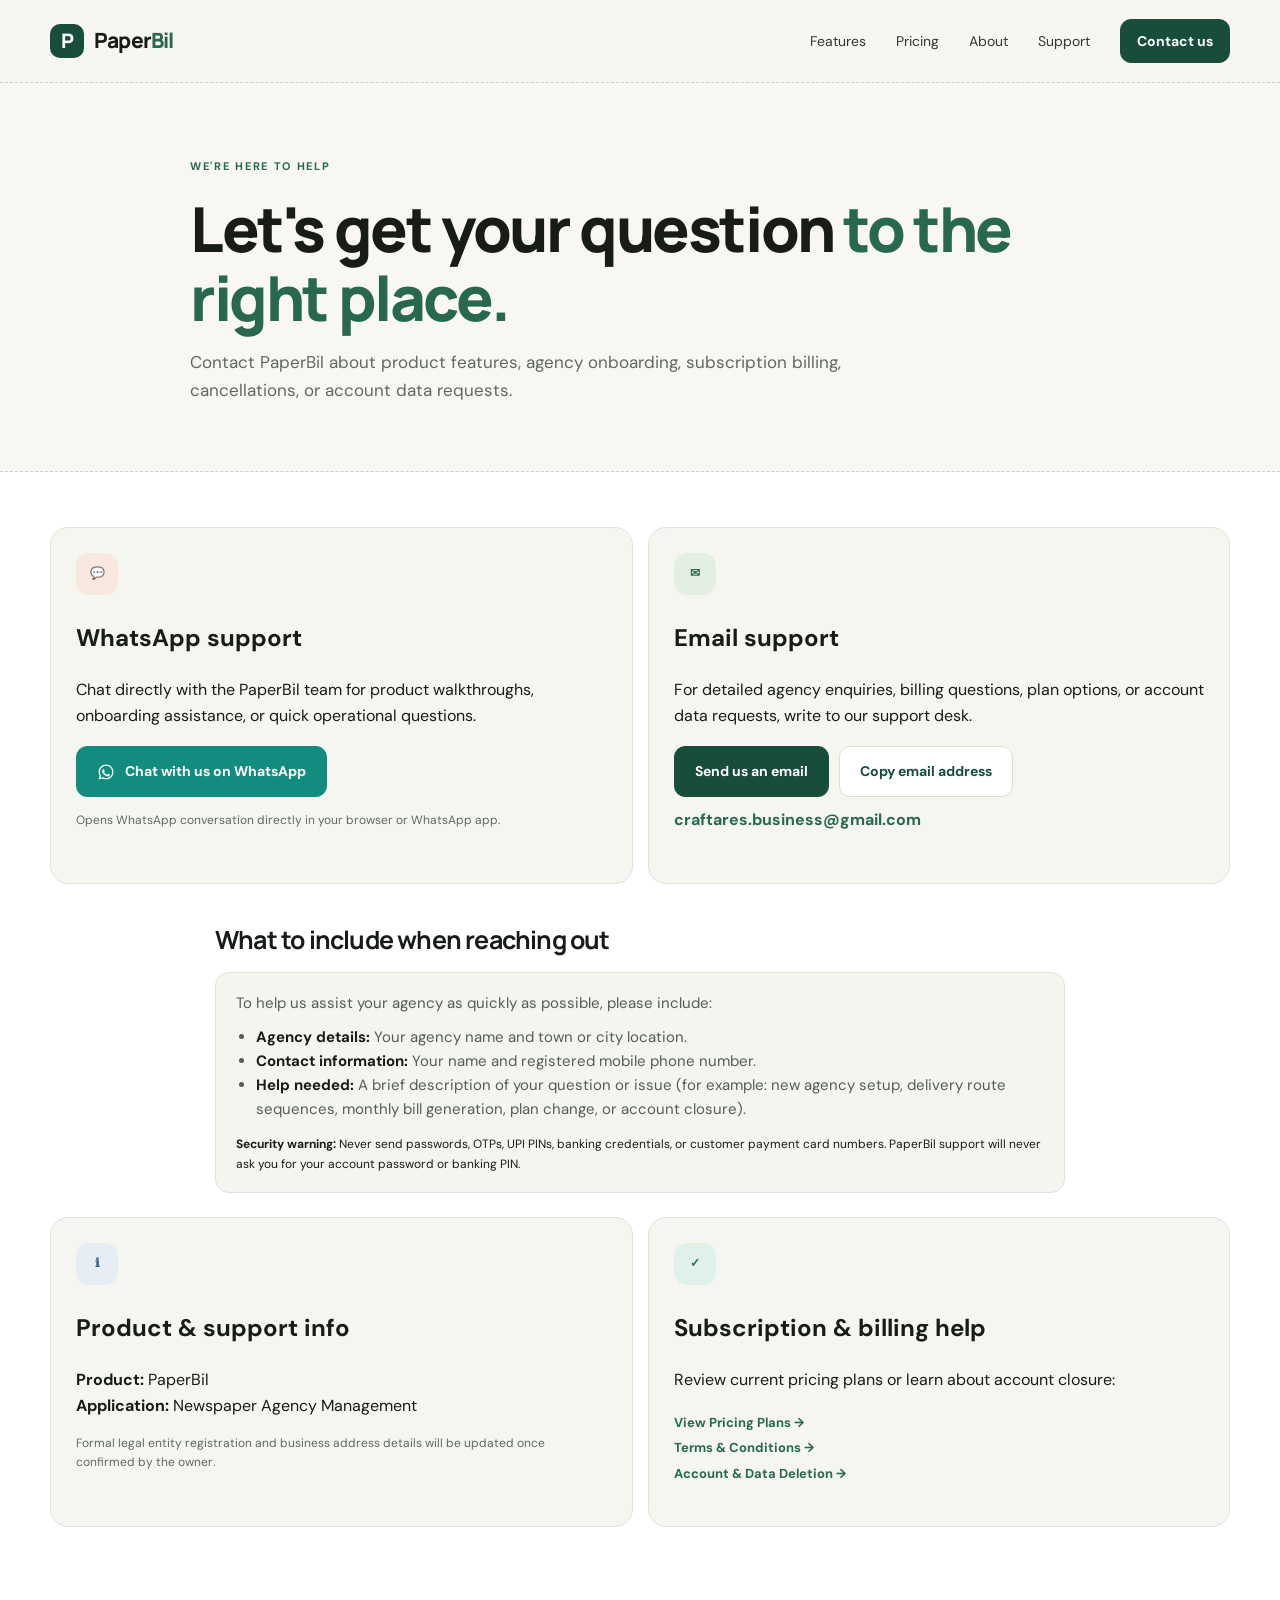
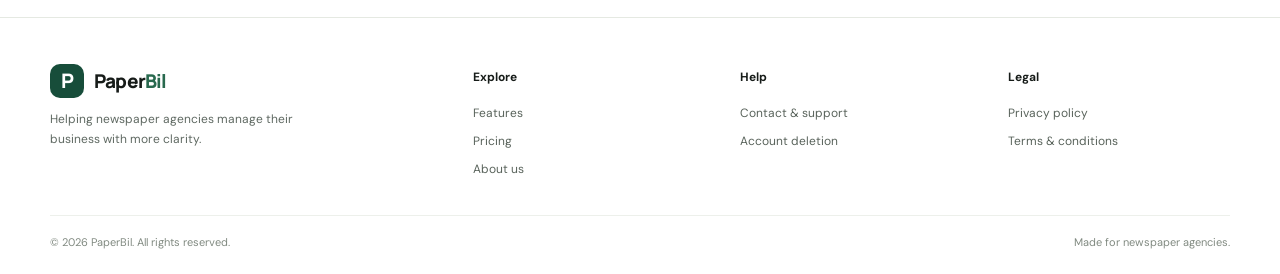
==== commit ac451701: "Fix support button text contrast" ====
--- a/support.html
+++ b/support.html
@@ -21,9 +21,51 @@
 <link rel="stylesheet" href="https://fonts.googleapis.com/css2?family=DM+Sans:wght@400;500;600;700&amp;family=Manrope:wght@400;500;600;700;800&amp;display=swap">
 <link rel="stylesheet" href="styles.css">
 <style>
-.button-whatsapp{background:#128c7e;color:#fff;border-color:#128c7e}
-.button-whatsapp:hover{background:#075e54;color:#fff;transform:translateY(-1px)}
-.button-whatsapp svg{width:18px;height:18px;flex-shrink:0}
+.contact-card a.button-whatsapp,
+.contact-card a.button-whatsapp:visited,
+.contact-card a.button-whatsapp:hover,
+.contact-card a.button-whatsapp:focus-visible,
+.contact-card a.button-whatsapp:active {
+  background: #128c7e;
+  border-color: #128c7e;
+  color: #ffffff;
+}
+.contact-card a.button-whatsapp:hover,
+.contact-card a.button-whatsapp:active {
+  background: #075e54;
+  border-color: #075e54;
+  color: #ffffff;
+  transform: translateY(-1px);
+}
+.contact-card a.button-whatsapp svg {
+  width: 18px;
+  height: 18px;
+  flex-shrink: 0;
+  fill: #ffffff;
+  color: #ffffff;
+}
+.contact-card a.button-whatsapp span {
+  color: #ffffff;
+}
+.contact-card a.button:not(.button-light):not(.button-whatsapp),
+.contact-card a.button:not(.button-light):not(.button-whatsapp):visited,
+.contact-card a.button:not(.button-light):not(.button-whatsapp):hover,
+.contact-card a.button:not(.button-light):not(.button-whatsapp):focus-visible,
+.contact-card a.button:not(.button-light):not(.button-whatsapp):active {
+  background: var(--green);
+  border-color: var(--green);
+  color: #ffffff;
+}
+.contact-card a.button:not(.button-light):not(.button-whatsapp):hover,
+.contact-card a.button:not(.button-light):not(.button-whatsapp):active {
+  background: #103d2d;
+  border-color: #103d2d;
+  color: #ffffff;
+  transform: translateY(-1px);
+}
+.contact-card a.button:not(.button-light):not(.button-whatsapp) span {
+  color: #ffffff;
+}
 </style>
 </head>
 <body>
